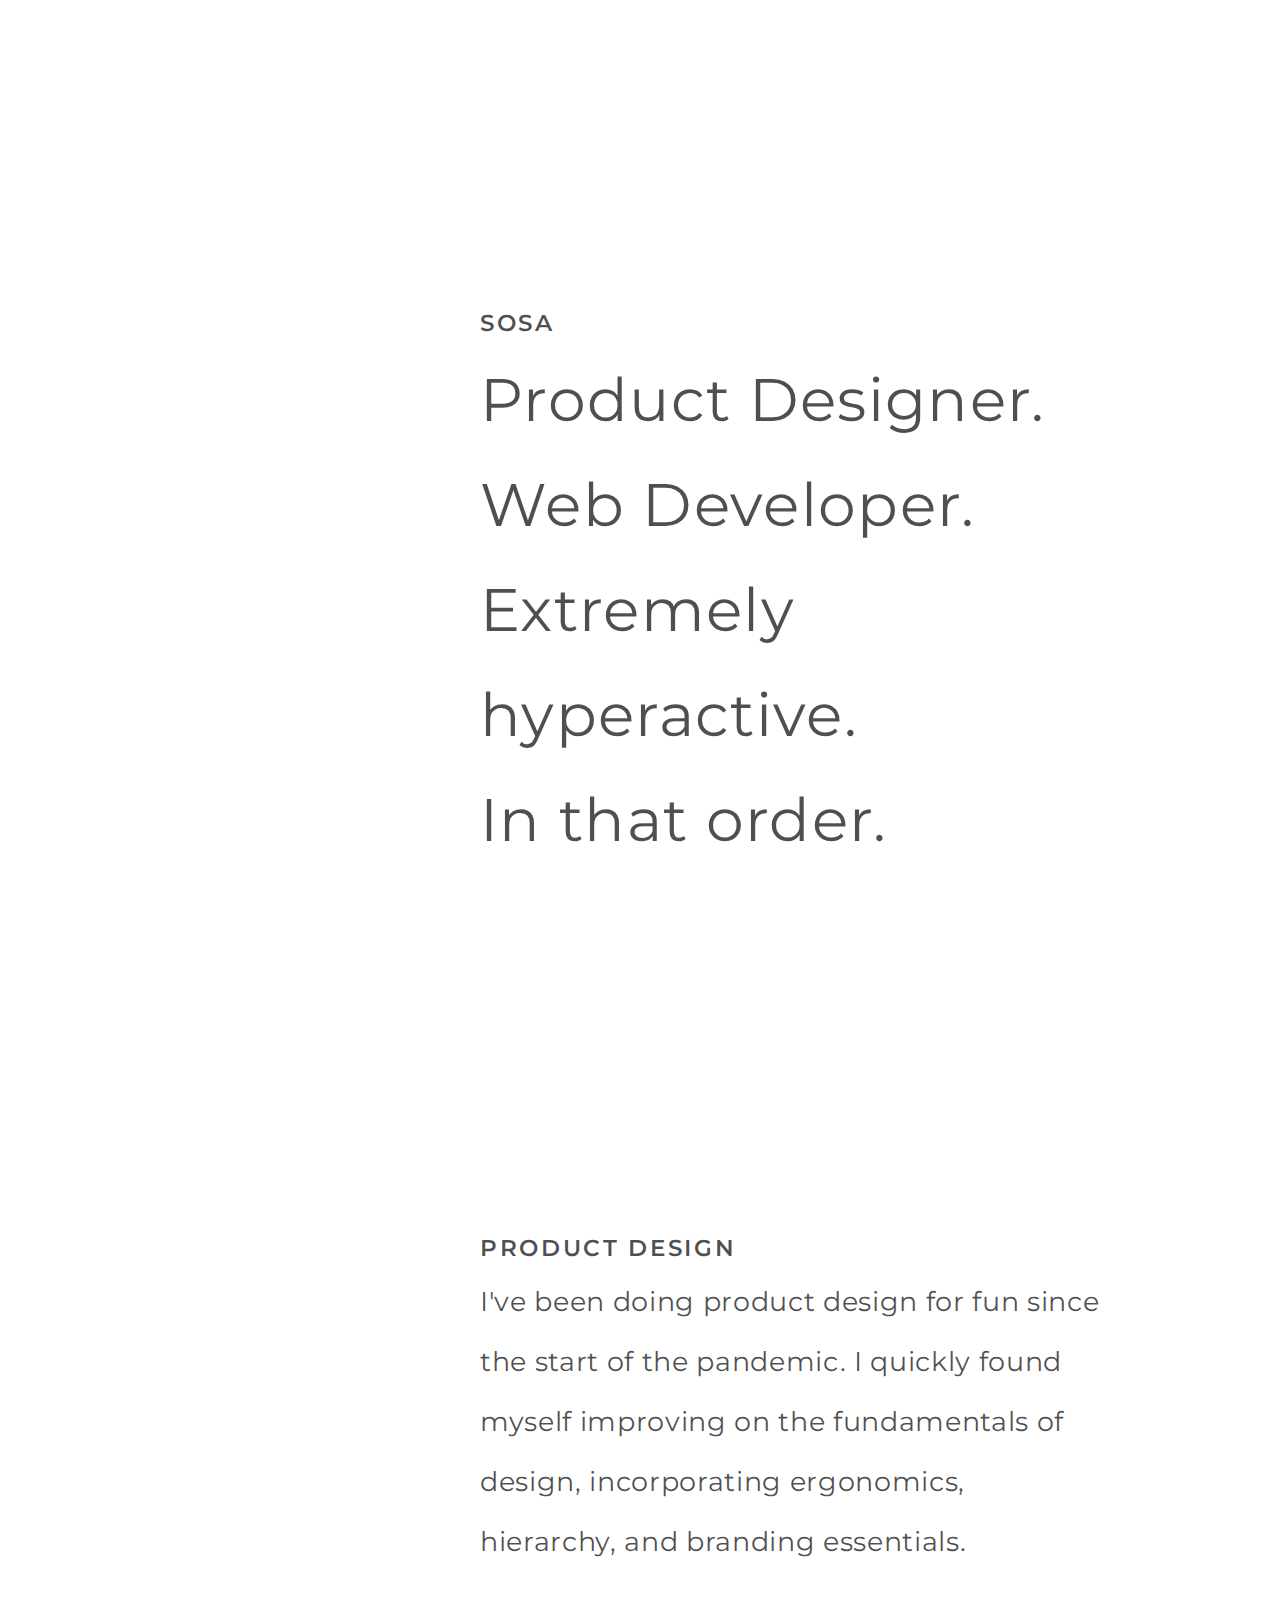
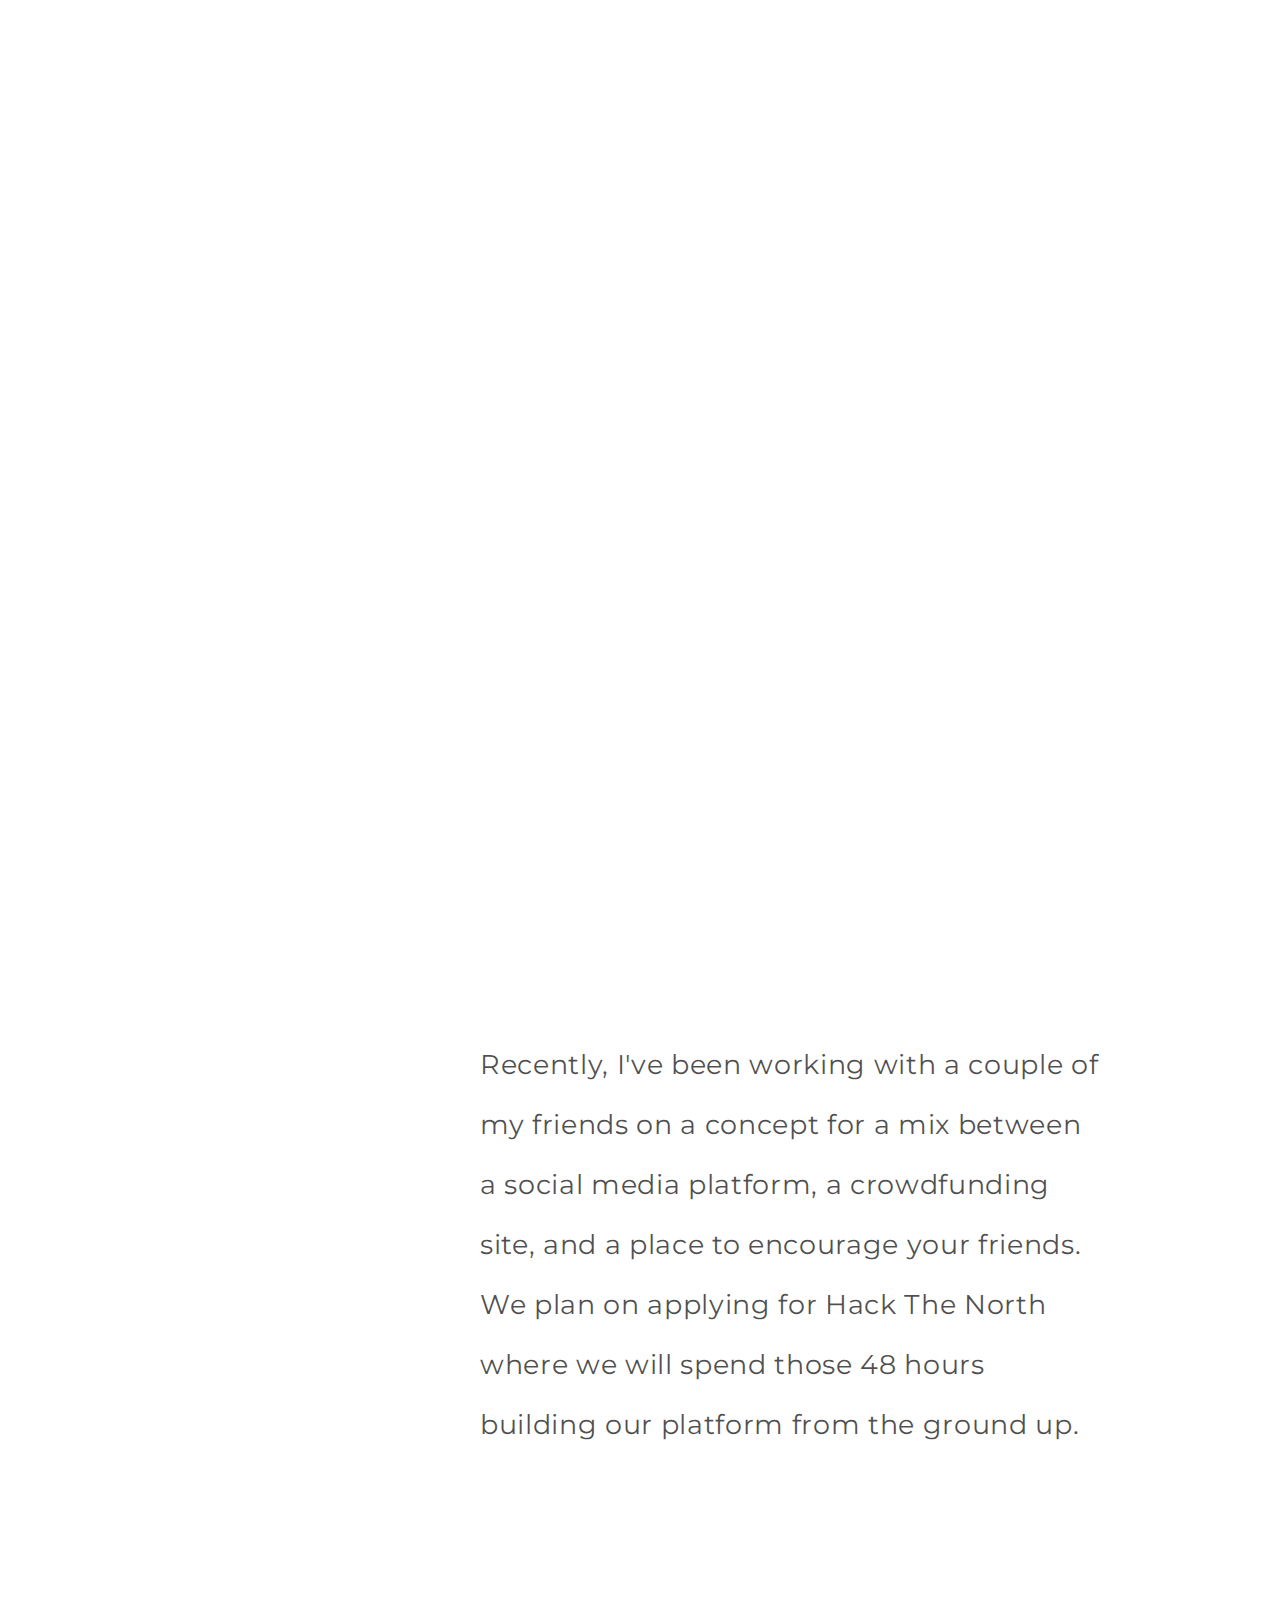
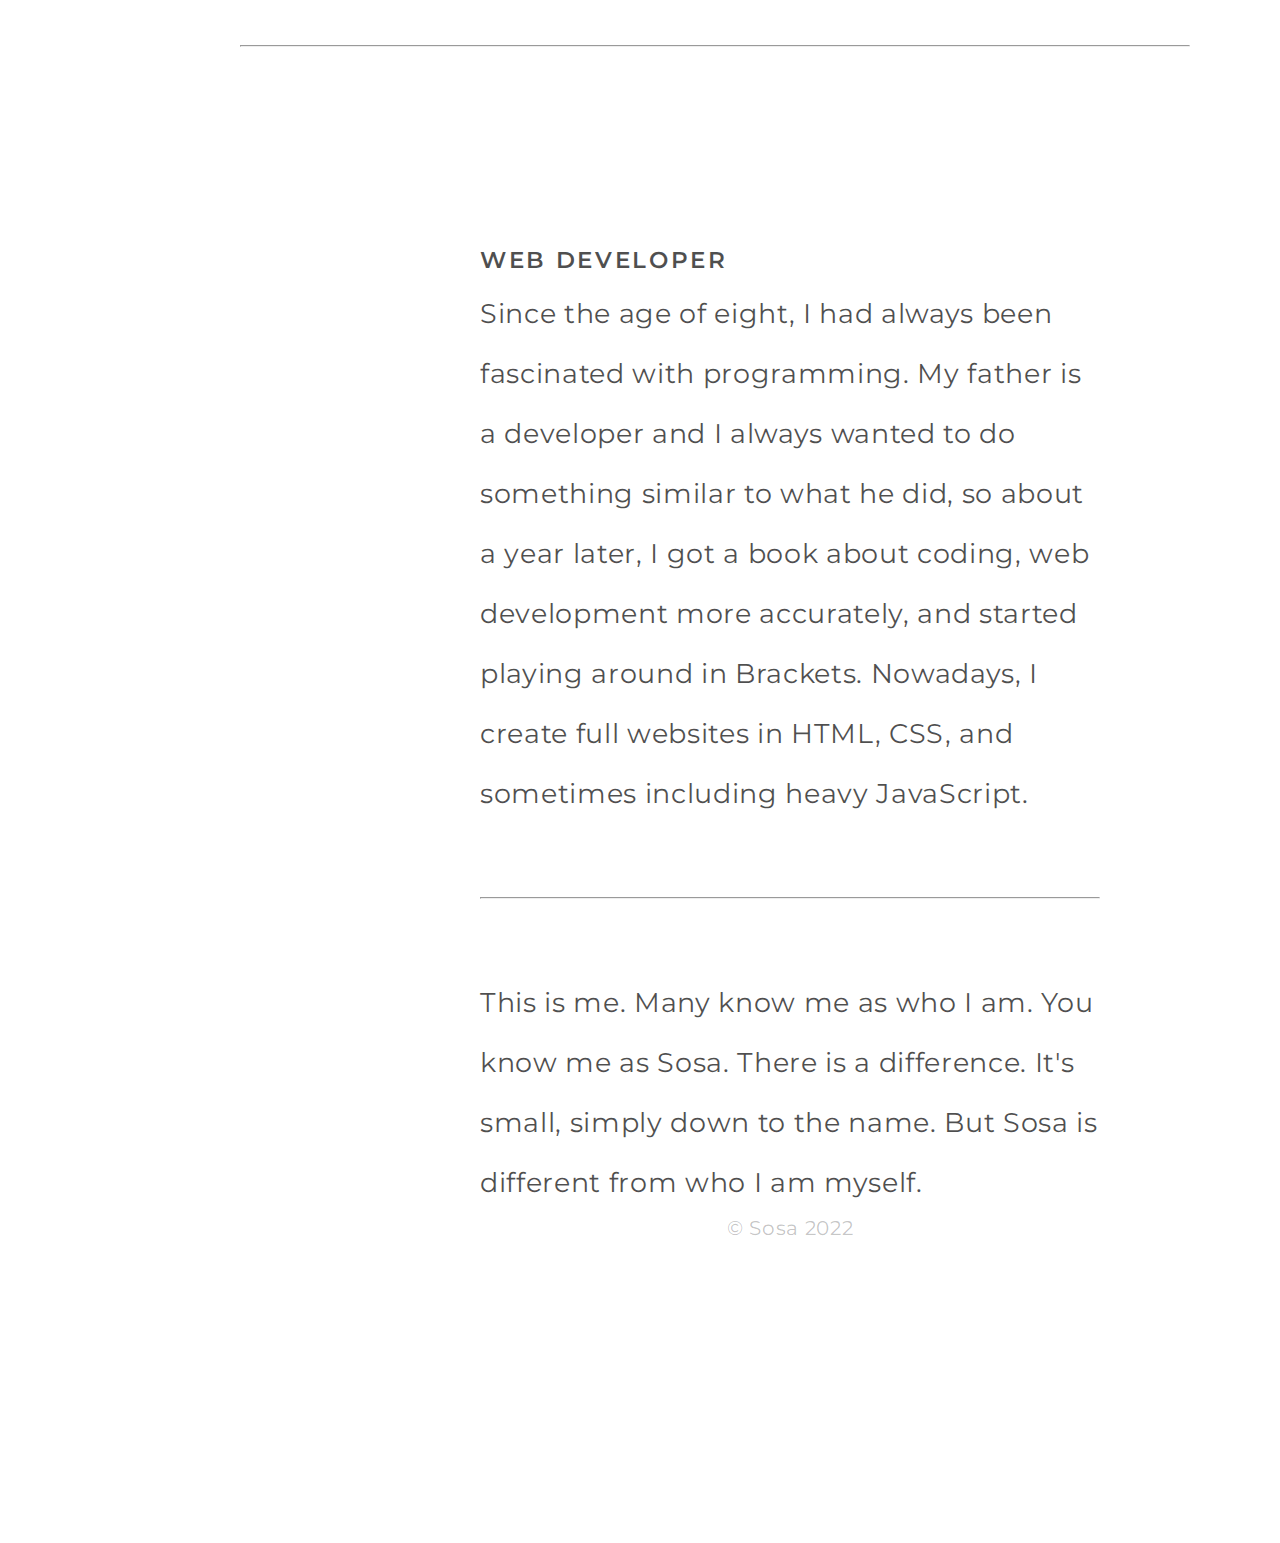
==== main/index.html @ 8e1c1fe5 "Update index.html" ====
<!DOCTYPE HTML>
<html lang="en">
	<head>
		<title>sosa</title>
		<meta charset="utf-8" />
		<meta name="viewport" content="width=device-width,initial-scale=1" />
		<meta name="description" content="this is me." />
		<meta property="og:site_name" content="sosa" />
		<meta property="og:title" content="sosa" />
		<meta property="og:type" content="website" />
		<meta property="og:description" content="this is me." />
		<link href="https://fonts.googleapis.com/css?display=swap&family=Montserrat:600,600italic,400,400italic" rel="stylesheet" type="text/css" />
		<link href="https://fonts.googleapis.com/css?display=swap&family=Archivo:600,600italic,400,400italic" rel="stylesheet" type="text/css" />
		<link rel="stylesheet" href="sosadev 1.2.css" />
	</head>
	<body>
		<div id="wrapper">
			<div id="main">
				<div class="inner">
					<div id="container01" class="style1 container default full screen">
						<div class="wrapper">
							<div class="inner" data-onvisible-trigger="1">
								<h1 id="text04" class="style2">Sosa</h1>
								<p id="text16" class="style3"><span class="p">Product Designer.<br />Web Developer.<br />Extremely hyperactive.<br />In that order.</span></p>
                <br></br>
							</div>
						</div>
					</div>
					<div id="container03" class="style2 container default">
						<div class="wrapper">
							<div class="inner" data-onvisible-trigger="1">
								<h2 id="text07" class="style2">product design</h2>
								<p id="text05" class="style1">I've been doing product design for fun since the start of the pandemic. I quickly found myself improving on the fundamentals of design, incorporating ergonomics, hierarchy, and branding essentials.</p>
								<div id="image04" class="style1 image" data-position="right">
									<span class="frame deferred"><img src="[data-uri]%2BPHJlY3QgZmlsbD0idHJhbnNwYXJlbnQiIHdpZHRoPSIxMDAlIiBoZWlnaHQ9IjEwMCUiLz48L3N2Zz4%3D" data-src="assets/images/image04.png" alt="" /></span>
								</div>
								<p id="text13" class="style1">Recently, I&#039;ve been working with a couple of my friends on a concept for a mix between a social media platform, a crowdfunding site, and a place to encourage your friends. We plan on applying for Hack The North where we will spend those 48 hours building our platform from the ground up.</p>
                <br>
							</div>
						</div>
					</div>
					<hr id="divider04" class="style1 full screen">
					<div id="container04" data-scroll-id="two" data-scroll-behavior="previous" data-scroll-offset="0" data-scroll-invisible="1" class="style2 container default">
						<div class="wrapper">
							<div class="inner" data-onvisible-trigger="1">
								<br><h2 id="text08" class="style2">Web Developer</h2>
								<p id="text01" class="style1">Since the age of eight, I had always been fascinated with programming. My father is a developer and I always wanted to do something similar to what he did, so about a year later, I got a book about coding, web development more accurately, and started playing around in Brackets. Nowadays, I create full websites in HTML, CSS, and sometimes including heavy JavaScript.<br></br></p>
								<hr id="divider01" class="style1 full screen">
								<p id="text09" class="style1"><br>This is me. Many know me as who I am. You know me as Sosa. There is a difference. It&#039;s small, simply down to the name. But Sosa is different from who I am myself.</p>
								<p id="text10" class="style4">© Sosa 2022</p>
							</div>
						</div>
					</div>
				</div>
			</div>
		</div>
		<script src="assets/main.js"></script>
	</body>
</html>
---- main/sosadev 1.2.css ----
html,body,div,span,applet,object,iframe,h1,h2,h3,h4,h5,h6,p,blockquote,pre,a,abbr,acronym,address,big,cite,code,del,dfn,em,img,ins,kbd,q,s,samp,small,strike,strong,sub,sup,tt,var,b,u,i,center,dl,dt,dd,ol,ul,li,fieldset,form,label,legend,table,caption,tbody,tfoot,thead,tr,th,td,article,aside,canvas,details,embed,figure,figcaption,footer,header,hgroup,menu,nav,output,ruby,section,summary,time,mark,audio,video{margin:0;padding:0;border:0;font-size:100%;font:inherit;vertical-align:baseline;}article,aside,details,figcaption,figure,footer,header,hgroup,menu,nav,section{display:block;}body{line-height:1;}ol,ul{list-style:none;}blockquote,q{quotes:none;}blockquote:before,blockquote:after,q:before,q:after{content:'';content:none;}table{border-collapse:collapse;border-spacing:0;}body{-webkit-text-size-adjust:none}mark{background-color:transparent;color:inherit}input::-moz-focus-inner{border:0;padding:0}input[type="text"],input[type="email"],select,textarea{-moz-appearance:none;-webkit-appearance:none;-ms-appearance:none;appearance:none}

body {
	line-height: 1.0;
	min-height: var(--viewport-height);
	min-width: 320px;
	overflow-x: hidden;
	word-wrap: break-word;
	background-color: white;
}

h1.style2, h2.style2, h3.style2, p.style2 {
	text-transform: uppercase;
	color: rgba(0,0,0,0.69);
	font-family: 'Montserrat', sans-serif;
	letter-spacing: 0.1rem;
	width: calc(100% + 0.1rem);
	font-size: 0.875em;
	line-height: 2;
	font-weight: 600;
}

h1.style3, h2.style3, h3.style3, p.style3 {
	color: rgba(0,0,0,0.69);
	font-family: 'Montserrat', sans-serif;
	letter-spacing: 0.05rem;
	width: calc(100% + 0.05rem);
	font-size: 2.25em;
	line-height: 1.75;
	font-weight: 400;
}

h1.style1, h2.style1, h3.style1, p.style1 {
	color: rgba(0,0,0,0.69);
	font-family: 'Montserrat', sans-serif;
	letter-spacing: 0.025rem;
	width: calc(100% + 0.025rem);
	font-size: 1em;
	line-height: 2.25;
	font-weight: 400;
}

h1.style4, h2.style4, h3.style4, p.style4 {
	text-align: center;
	color: rgba(0,0,0,0.239);
	font-family: 'Montserrat', sans-serif;
	letter-spacing: 0.025rem;
	width: calc(100% + 0.025rem);
	font-size: 0.75em;
	line-height: 1.5;
	font-weight: 400;
}

div {
	padding-top: 50px;
	padding-right: 30px;
	padding-bottom: 50px;
	padding-left: 80px;
  }

html {
	font-size: 20pt;

}
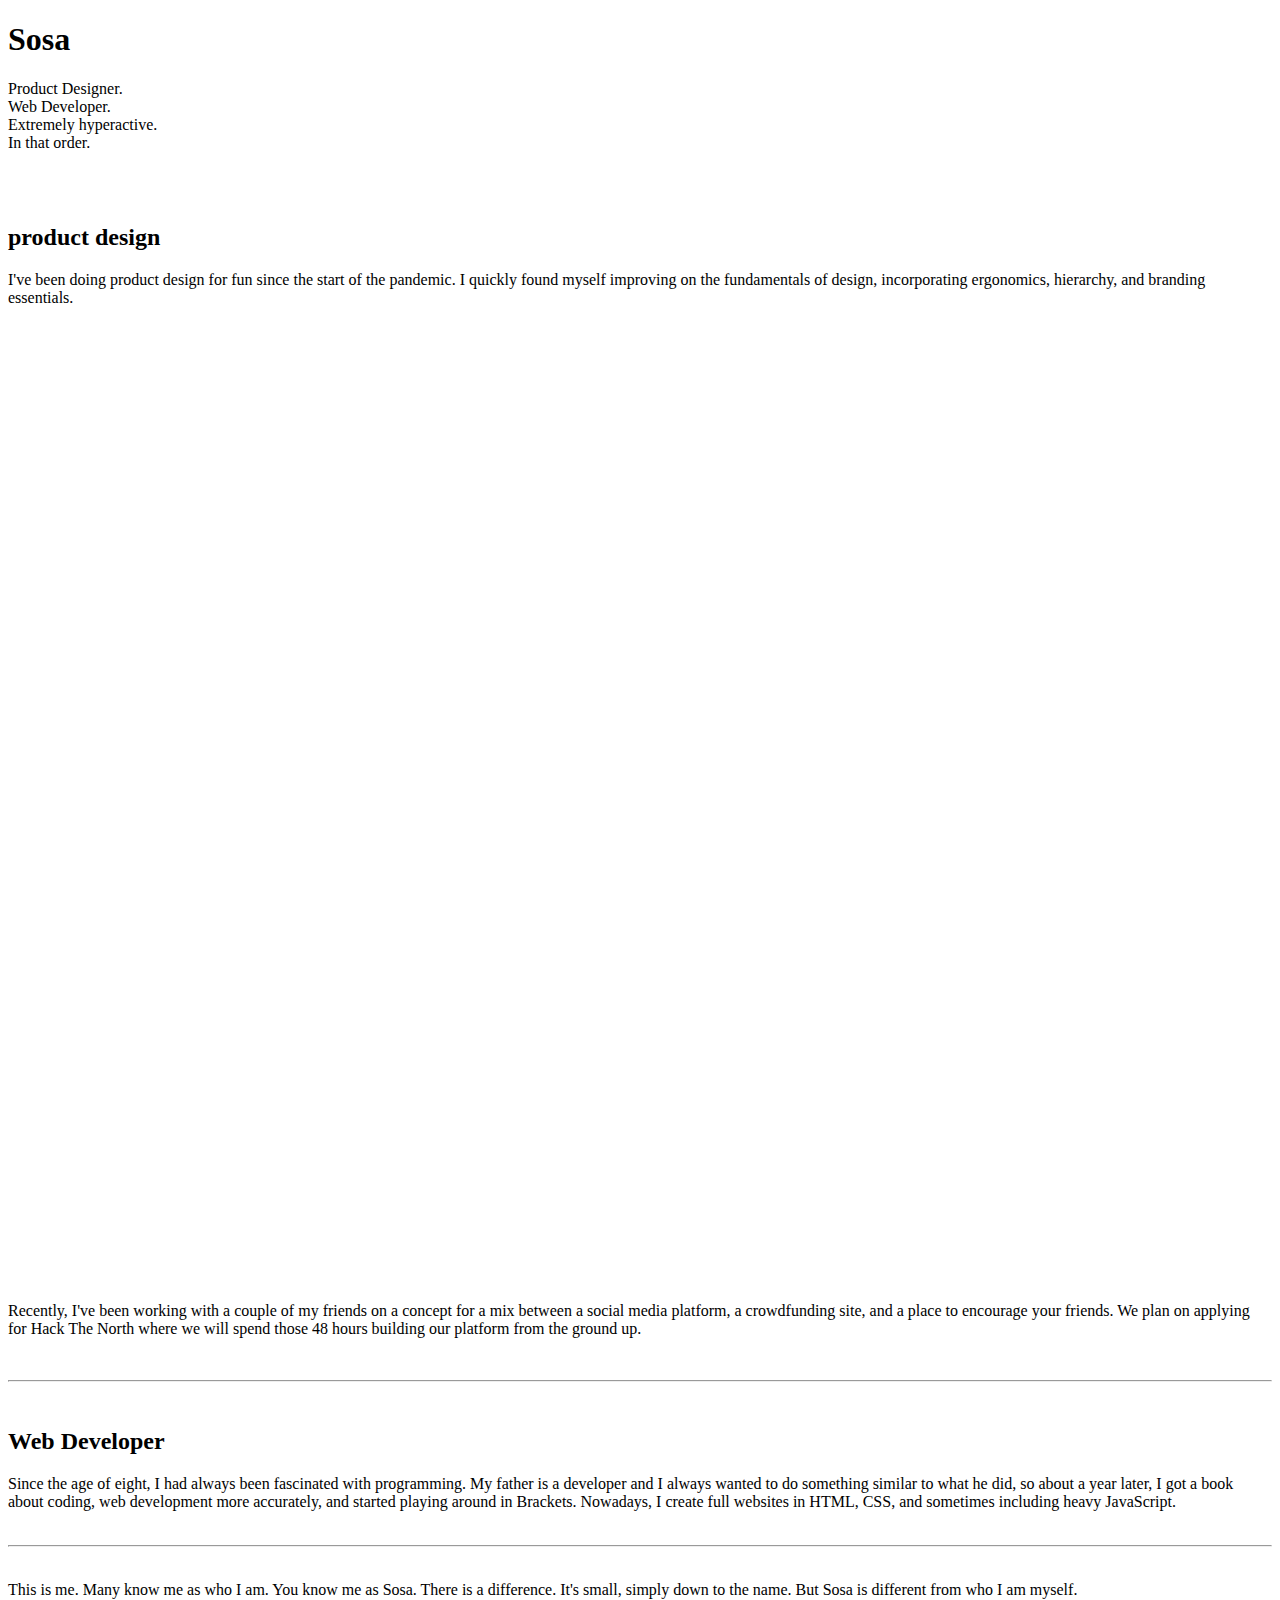
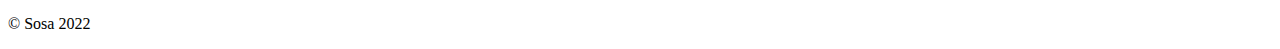
==== commit 2b07b519: "Update index.html" ====
--- a/main/index.html
+++ b/main/index.html
@@ -11,7 +11,7 @@
 		<meta property="og:description" content="this is me." />
 		<link href="https://fonts.googleapis.com/css?display=swap&family=Montserrat:600,600italic,400,400italic" rel="stylesheet" type="text/css" />
 		<link href="https://fonts.googleapis.com/css?display=swap&family=Archivo:600,600italic,400,400italic" rel="stylesheet" type="text/css" />
-		<link rel="stylesheet" href="sosadev 1.2.css" />
+		<link type="text/css" rel="stylesheet" href="main/sosadev 1.2.css" />
 	</head>
 	<body>
 		<div id="wrapper">
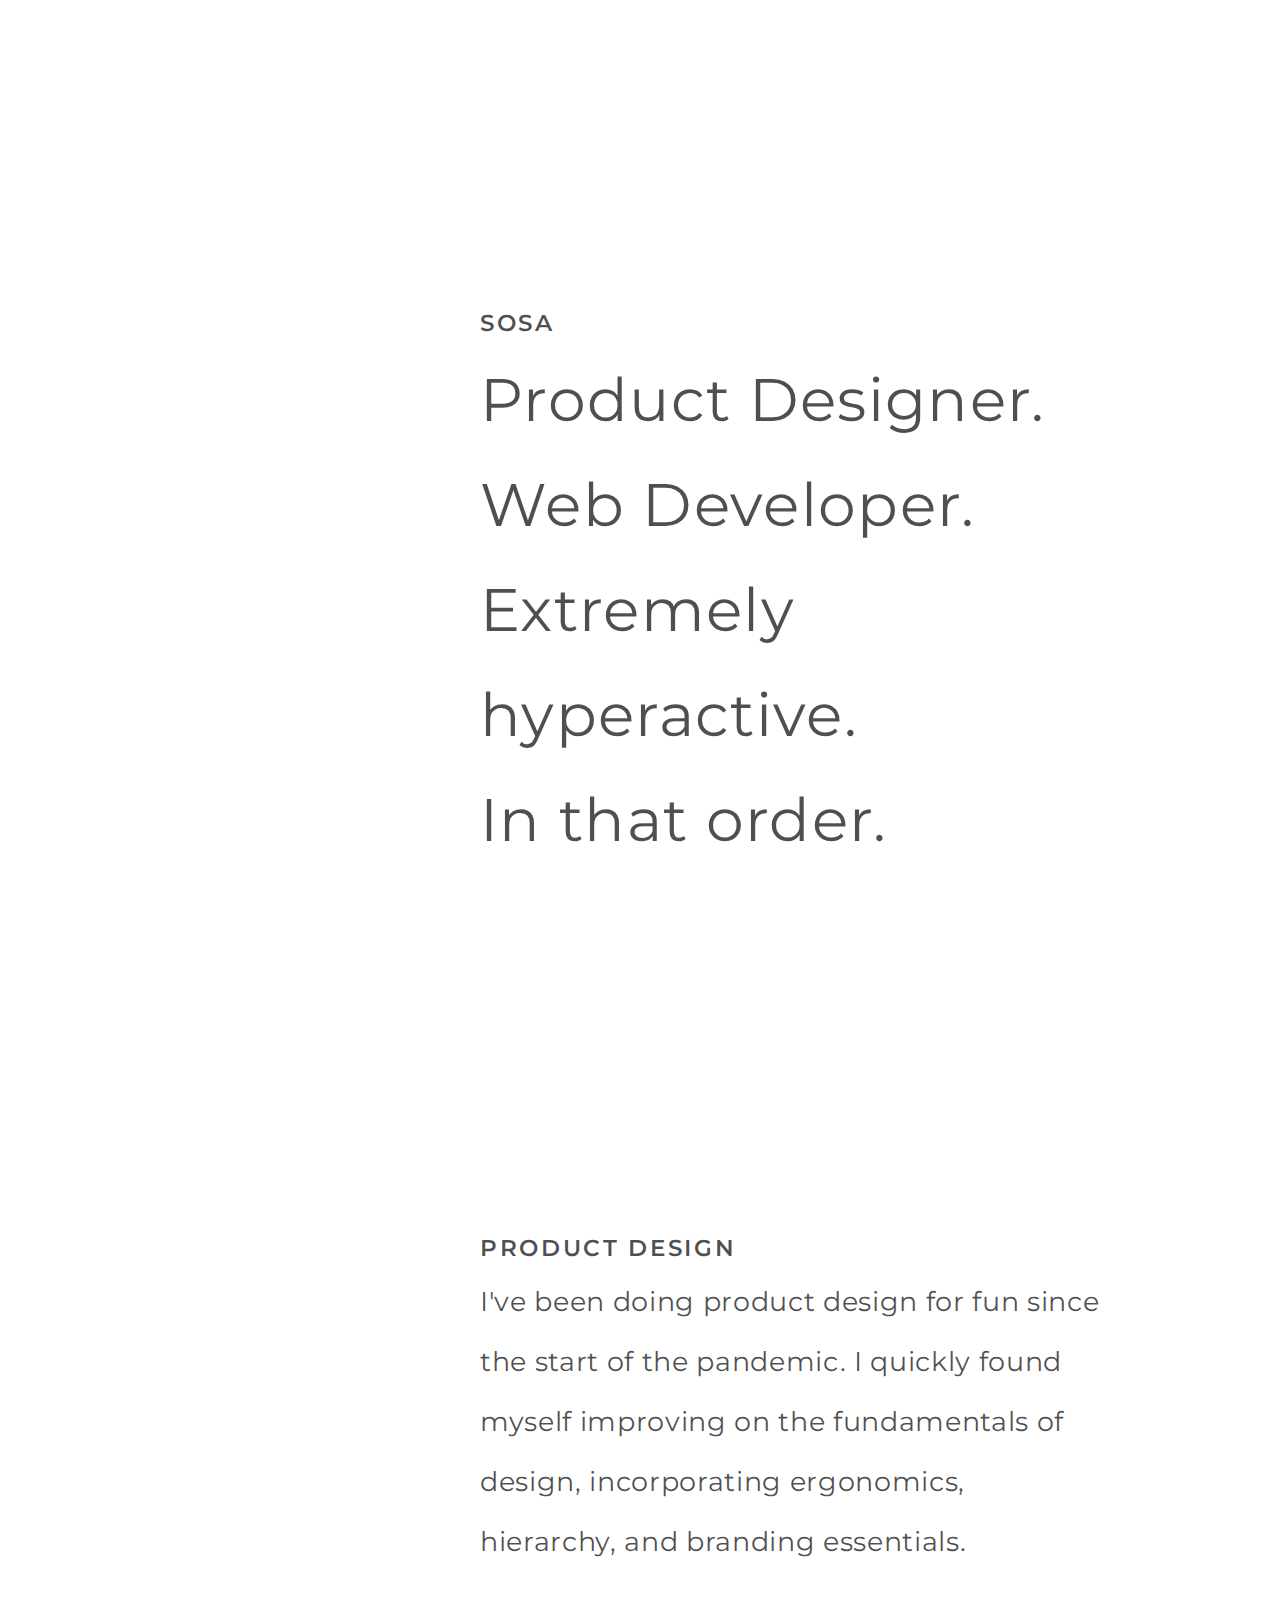
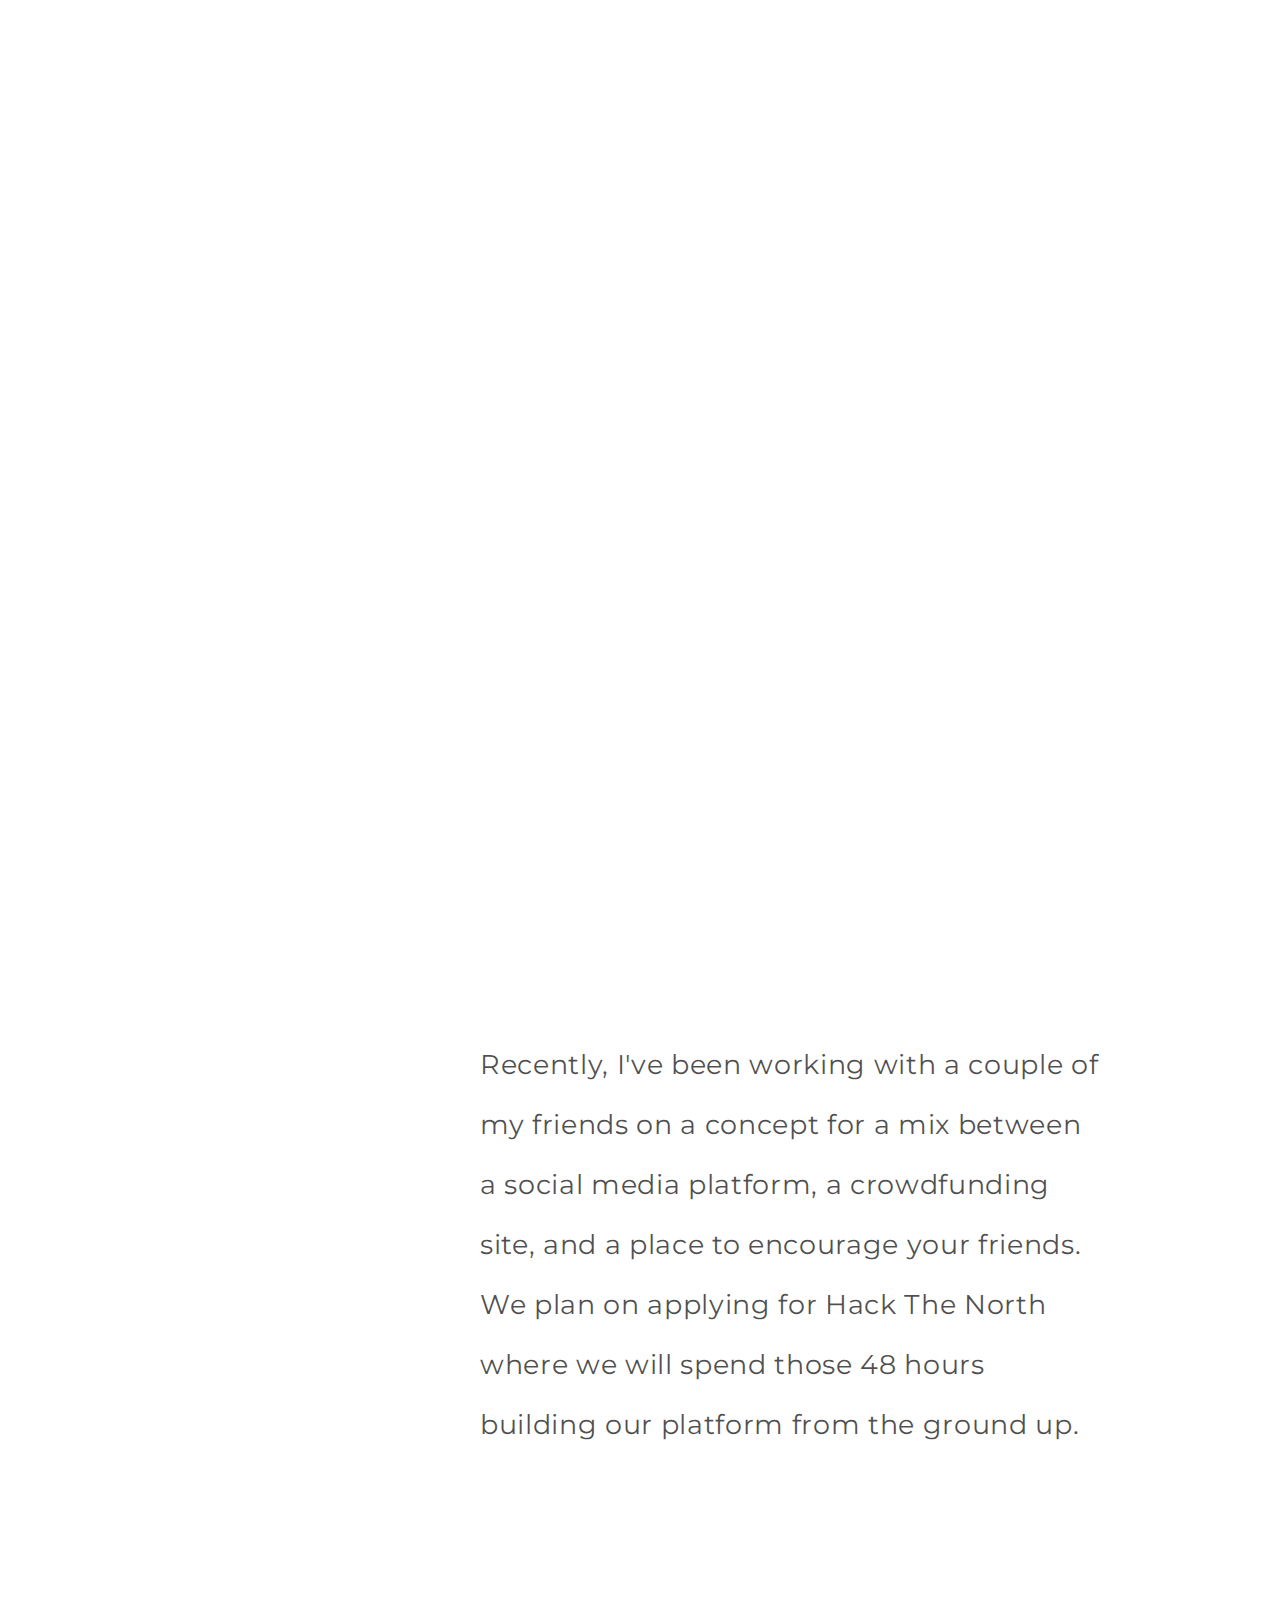
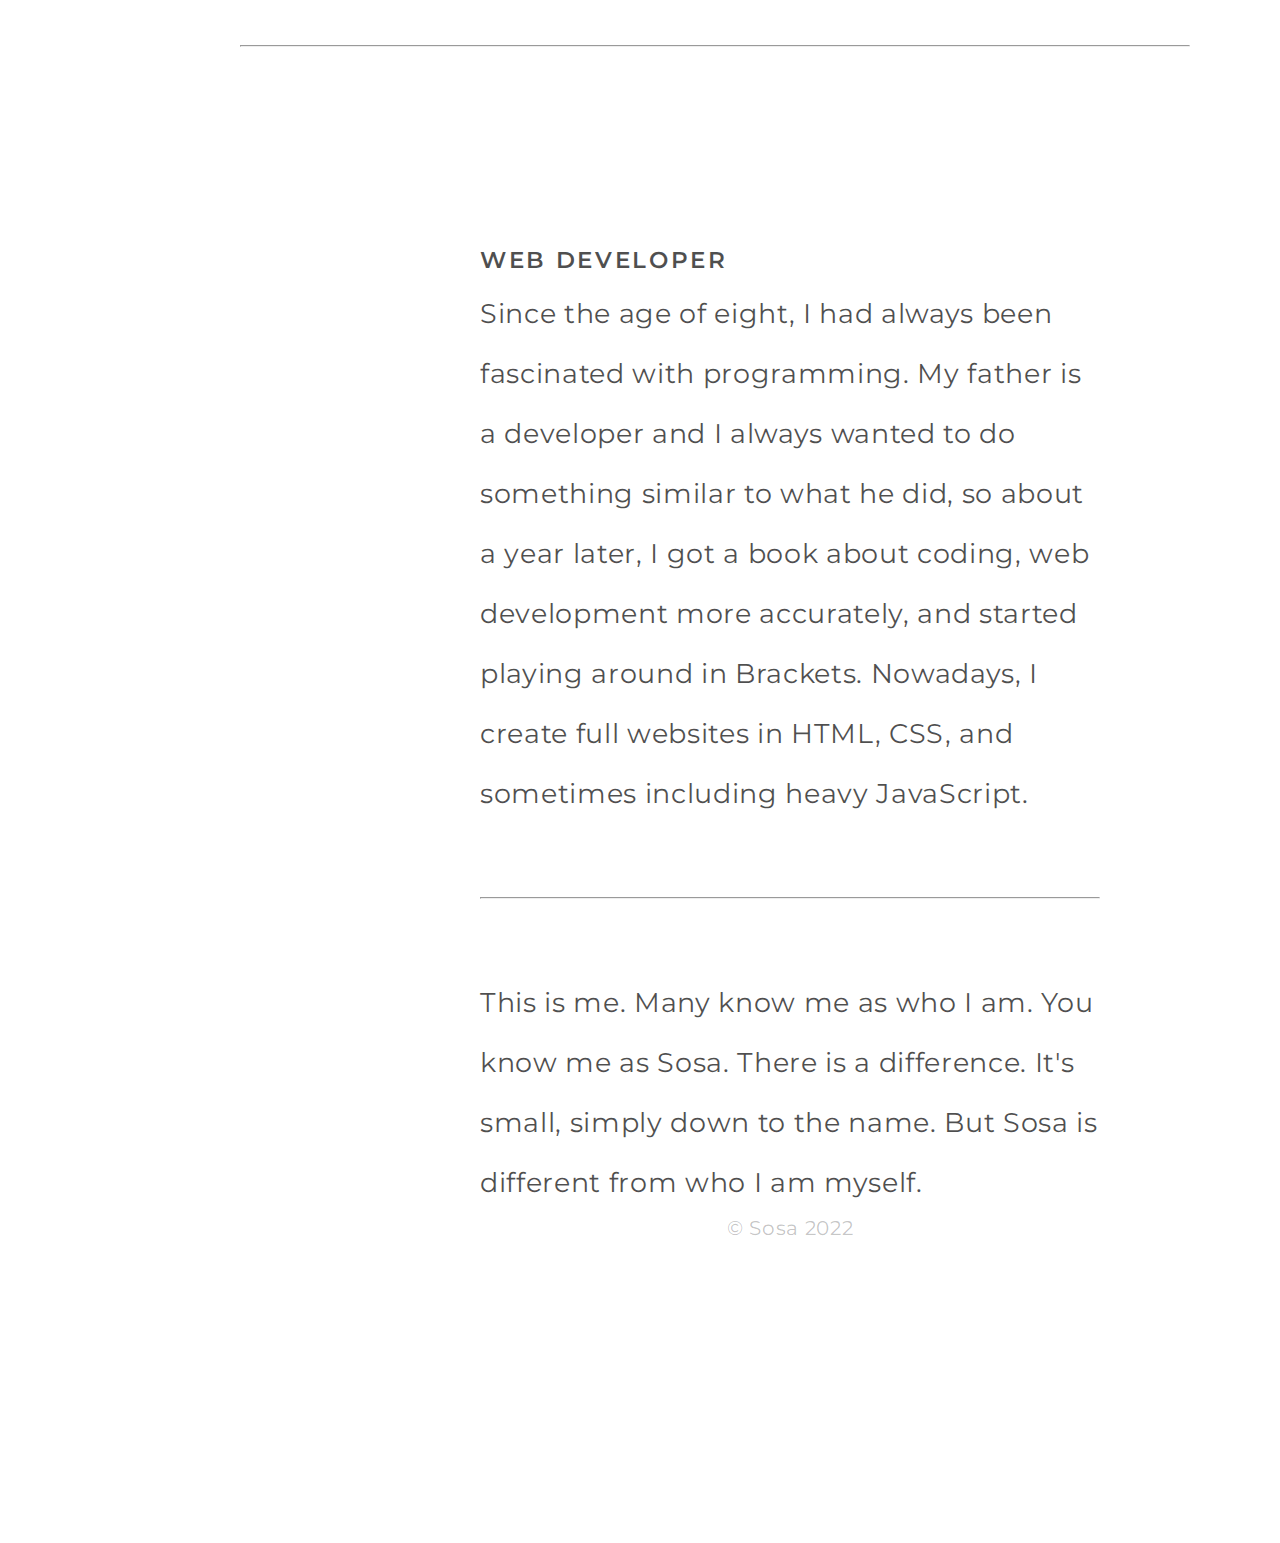
==== commit 96f6bd21: "Update index.html" ====
--- a/main/index.html
+++ b/main/index.html
@@ -11,7 +11,7 @@
 		<meta property="og:description" content="this is me." />
 		<link href="https://fonts.googleapis.com/css?display=swap&family=Montserrat:600,600italic,400,400italic" rel="stylesheet" type="text/css" />
 		<link href="https://fonts.googleapis.com/css?display=swap&family=Archivo:600,600italic,400,400italic" rel="stylesheet" type="text/css" />
-		<link type="text/css" rel="stylesheet" href="main/sosadev 1.2.css" />
+		<link rel="stylesheet" href="css/style.css" />
 	</head>
 	<body>
 		<div id="wrapper">
--- a/main/css/style.css
+++ b/main/css/style.css
@@ -0,0 +1,64 @@
+html,body,div,span,applet,object,iframe,h1,h2,h3,h4,h5,h6,p,blockquote,pre,a,abbr,acronym,address,big,cite,code,del,dfn,em,img,ins,kbd,q,s,samp,small,strike,strong,sub,sup,tt,var,b,u,i,center,dl,dt,dd,ol,ul,li,fieldset,form,label,legend,table,caption,tbody,tfoot,thead,tr,th,td,article,aside,canvas,details,embed,figure,figcaption,footer,header,hgroup,menu,nav,output,ruby,section,summary,time,mark,audio,video{margin:0;padding:0;border:0;font-size:100%;font:inherit;vertical-align:baseline;}article,aside,details,figcaption,figure,footer,header,hgroup,menu,nav,section{display:block;}body{line-height:1;}ol,ul{list-style:none;}blockquote,q{quotes:none;}blockquote:before,blockquote:after,q:before,q:after{content:'';content:none;}table{border-collapse:collapse;border-spacing:0;}body{-webkit-text-size-adjust:none}mark{background-color:transparent;color:inherit}input::-moz-focus-inner{border:0;padding:0}input[type="text"],input[type="email"],select,textarea{-moz-appearance:none;-webkit-appearance:none;-ms-appearance:none;appearance:none}
+
+body {
+	line-height: 1.0;
+	min-height: var(--viewport-height);
+	min-width: 320px;
+	overflow-x: hidden;
+	word-wrap: break-word;
+	background-color: white;
+}
+
+h1.style2, h2.style2, h3.style2, p.style2 {
+	text-transform: uppercase;
+	color: rgba(0,0,0,0.69);
+	font-family: 'Montserrat', sans-serif;
+	letter-spacing: 0.1rem;
+	width: calc(100% + 0.1rem);
+	font-size: 0.875em;
+	line-height: 2;
+	font-weight: 600;
+}
+
+h1.style3, h2.style3, h3.style3, p.style3 {
+	color: rgba(0,0,0,0.69);
+	font-family: 'Montserrat', sans-serif;
+	letter-spacing: 0.05rem;
+	width: calc(100% + 0.05rem);
+	font-size: 2.25em;
+	line-height: 1.75;
+	font-weight: 400;
+}
+
+h1.style1, h2.style1, h3.style1, p.style1 {
+	color: rgba(0,0,0,0.69);
+	font-family: 'Montserrat', sans-serif;
+	letter-spacing: 0.025rem;
+	width: calc(100% + 0.025rem);
+	font-size: 1em;
+	line-height: 2.25;
+	font-weight: 400;
+}
+
+h1.style4, h2.style4, h3.style4, p.style4 {
+	text-align: center;
+	color: rgba(0,0,0,0.239);
+	font-family: 'Montserrat', sans-serif;
+	letter-spacing: 0.025rem;
+	width: calc(100% + 0.025rem);
+	font-size: 0.75em;
+	line-height: 1.5;
+	font-weight: 400;
+}
+
+div {
+	padding-top: 50px;
+	padding-right: 30px;
+	padding-bottom: 50px;
+	padding-left: 80px;
+  }
+
+html {
+	font-size: 20pt;
+
+}
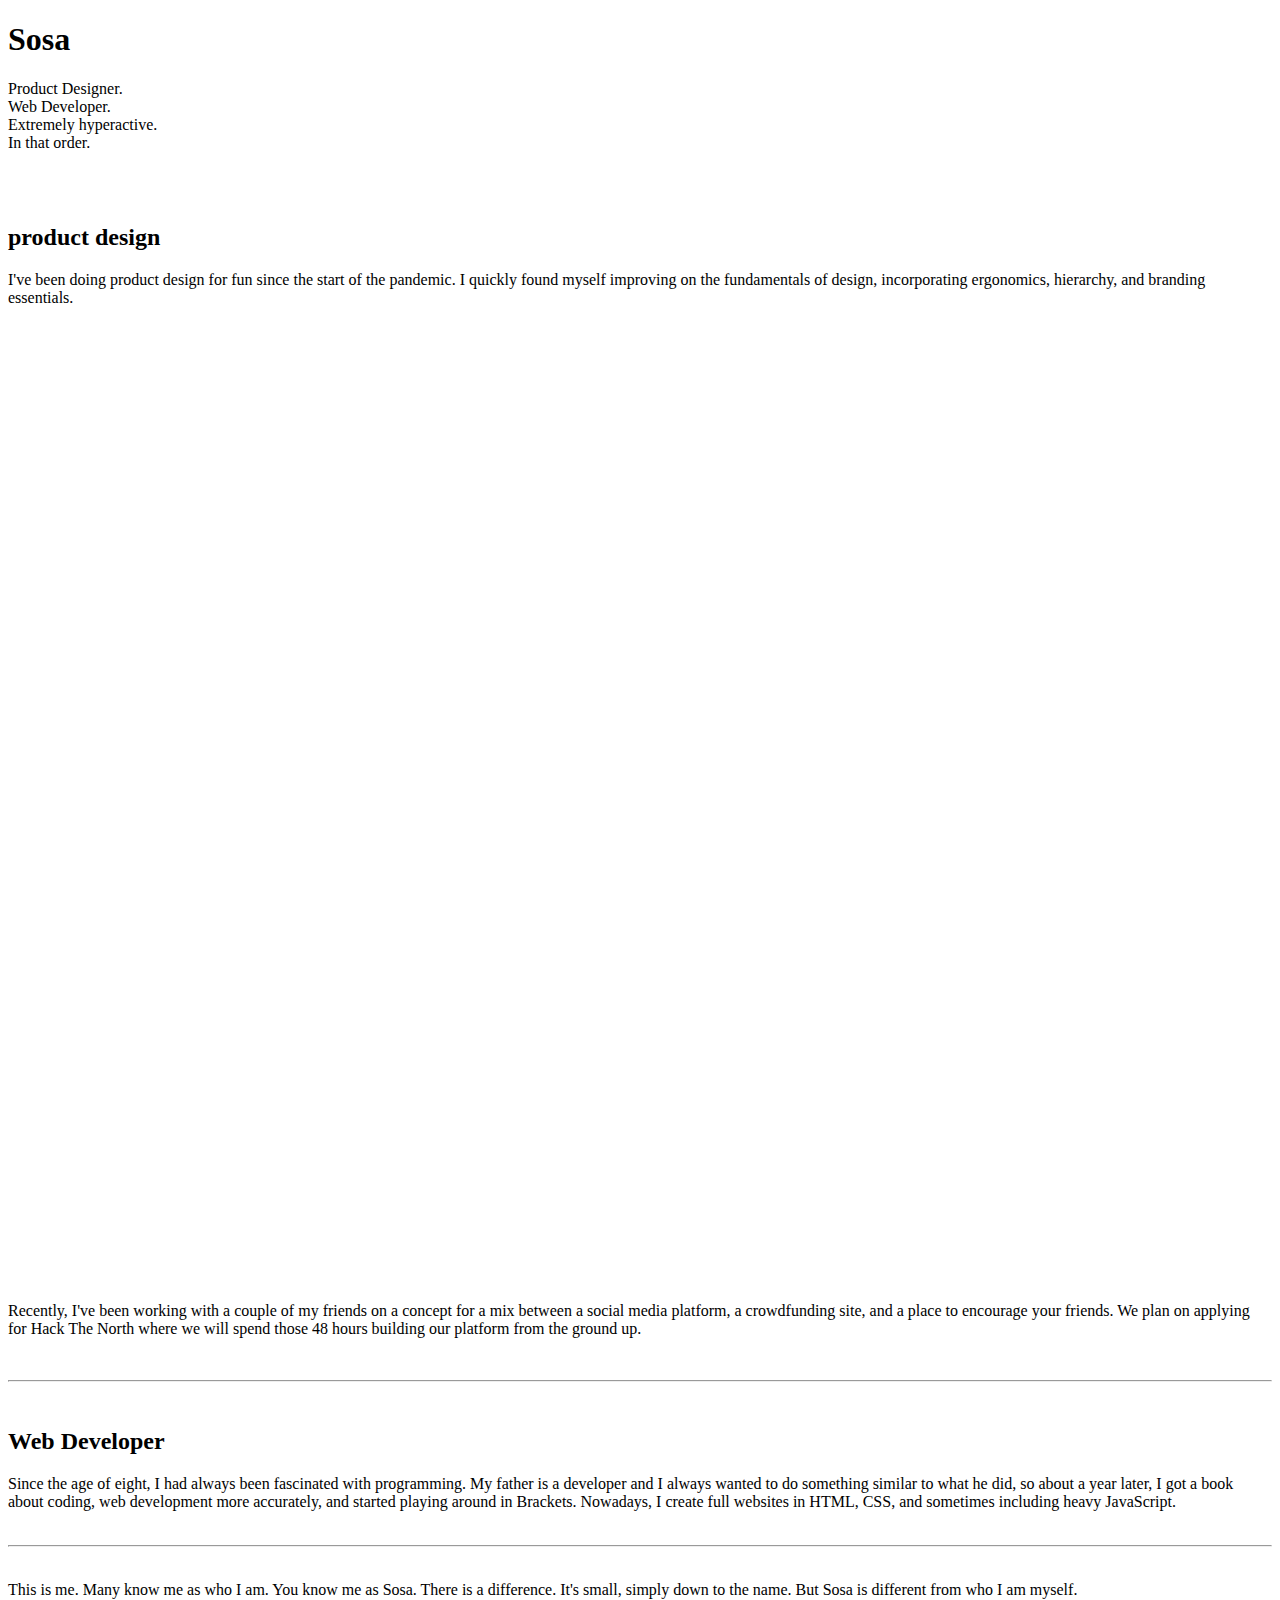
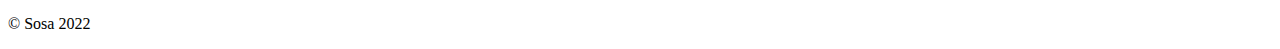
==== commit dd748475: "Update index.html" ====
--- a/main/index.html
+++ b/main/index.html
@@ -11,7 +11,7 @@
 		<meta property="og:description" content="this is me." />
 		<link href="https://fonts.googleapis.com/css?display=swap&family=Montserrat:600,600italic,400,400italic" rel="stylesheet" type="text/css" />
 		<link href="https://fonts.googleapis.com/css?display=swap&family=Archivo:600,600italic,400,400italic" rel="stylesheet" type="text/css" />
-		<link rel="stylesheet" href="css/style.css" />
+		<link rel="stylesheet" href="C:/sosadev/css/style.css" />
 	</head>
 	<body>
 		<div id="wrapper">
